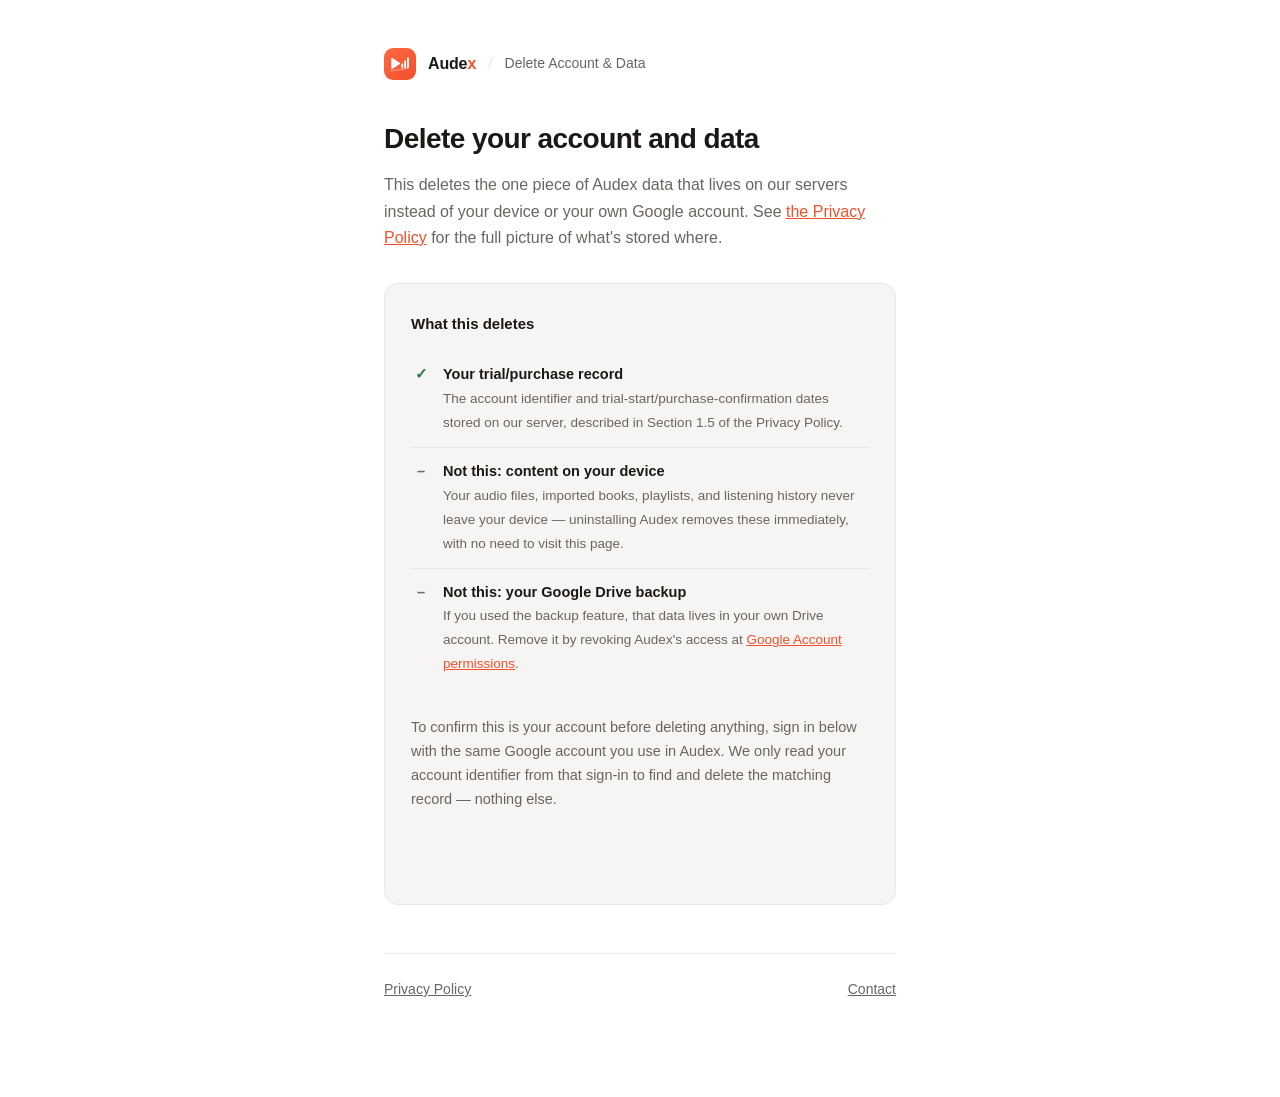
==== delete-account.html @ 441515fc "Add self-service account/data deletion page New delete-account.html: Sign in with Google, then calls" ====
<!doctype html>
<html lang="en">
<head>
<meta charset="utf-8">
<meta name="viewport" content="width=device-width, initial-scale=1">
<title>Audex — Delete Your Account and Data</title>
<meta name="description" content="Delete your Audex trial/purchase record. Sign in with the Google account you used in the app to confirm it's yours, then delete it immediately.">
<link rel="icon" type="image/png" href="icon.png">
<script src="https://accounts.google.com/gsi/client" async defer></script>
<style>
  :root {
    --coral: #F2502C;
    --coral-bright: #FF7A4D;
    --bg: #ffffff;
    --surface: #F7F5F3;
    --surface-2: #F1EDE8;
    --text: #1B1815;
    --text-muted: #6B655F;
    --border: #EAE6E1;
    --danger: #C4351F;
    --danger-surface: #FBEAE6;
    --ok: #1E7A4C;
    --ok-surface: #E8F5EE;
  }
  @media (prefers-color-scheme: dark) {
    :root {
      --coral: #FF5A36;
      --coral-bright: #FF8B63;
      --bg: #14120F;
      --surface: #1E1B17;
      --surface-2: #241F1A;
      --text: #F5F2EE;
      --text-muted: #A8A199;
      --border: #2B2822;
      --danger: #FF8A75;
      --danger-surface: #2A1512;
      --ok: #6FD9A0;
      --ok-surface: #12271C;
    }
  }
  * { box-sizing: border-box; }
  body {
    margin: 0;
    font-family: -apple-system, BlinkMacSystemFont, "Segoe UI", Roboto, Helvetica, Arial, sans-serif;
    background: var(--bg);
    color: var(--text);
    line-height: 1.65;
    -webkit-font-smoothing: antialiased;
  }
  .wrap { max-width: 560px; margin: 0 auto; padding: 48px 24px 96px; }

  .brand { display: flex; align-items: center; gap: 12px; margin-bottom: 36px; }
  .brand img { width: 32px; height: 32px; border-radius: 9px; }
  .brand .word { font-size: 16px; font-weight: 700; letter-spacing: -0.01em; color: var(--text); text-decoration: none; }
  .brand .word .x { color: var(--coral); }
  .brand-sep { color: var(--border); }
  .brand .doc-label { font-size: 14px; color: var(--text-muted); }

  h1 { font-size: 28px; letter-spacing: -0.02em; margin: 0 0 10px; }
  .lede { font-size: 16px; color: var(--text-muted); margin: 0 0 32px; }

  .card {
    background: var(--surface);
    border: 1px solid var(--border);
    border-radius: 14px;
    padding: 28px 26px;
    margin-bottom: 24px;
  }
  .card h2 { font-size: 15px; margin: 0 0 14px; }
  .card p { font-size: 14.5px; color: var(--text-muted); margin: 0 0 20px; }

  #g_id_signin_container { display: flex; justify-content: center; min-height: 44px; }

  .scope-list { list-style: none; padding: 0; margin: 0 0 28px; }
  .scope-list li {
    display: flex; align-items: flex-start; gap: 12px;
    padding: 12px 0; border-bottom: 1px solid var(--border);
    font-size: 14.5px;
  }
  .scope-list li:last-child { border-bottom: none; }
  .scope-list .mark { flex-shrink: 0; width: 20px; text-align: center; font-weight: 700; }
  .scope-list .mark.yes { color: var(--ok); }
  .scope-list .mark.no { color: var(--text-muted); }
  .scope-list b { display: block; }
  .scope-list span.d { color: var(--text-muted); font-size: 13.5px; }

  .state { display: none; }
  .state.active { display: block; }

  .result-box {
    border-radius: 10px;
    padding: 16px 18px;
    font-size: 14.5px;
    margin-top: 4px;
  }
  .result-box.ok { background: var(--ok-surface); color: var(--ok); border: 1px solid var(--ok); }
  .result-box.err { background: var(--danger-surface); color: var(--danger); border: 1px solid var(--danger); }
  .result-box.pending { background: var(--surface-2); color: var(--text-muted); border: 1px solid var(--border); }

  a { color: var(--coral); }
  .back-link { display: inline-block; margin-top: 8px; font-size: 14px; color: var(--text-muted); text-decoration: none; }
  .back-link:hover { color: var(--coral); }

  footer {
    margin-top: 48px;
    padding-top: 24px;
    border-top: 1px solid var(--border);
    font-size: 14px;
    color: var(--text-muted);
    display: flex;
    justify-content: space-between;
    flex-wrap: wrap;
    gap: 12px;
  }
  footer a { color: var(--text-muted); }
  footer a:hover { color: var(--coral); }
</style>
</head>
<body>
<div class="wrap">

  <div class="brand">
    <img src="icon.png" alt="Audex">
    <a class="word" href="index.html">Aude<span class="x">x</span></a>
    <span class="brand-sep">/</span>
    <span class="doc-label">Delete Account &amp; Data</span>
  </div>

  <h1>Delete your account and data</h1>
  <p class="lede">This deletes the one piece of Audex data that lives on our servers instead of your device or your own Google account. See <a href="privacy.html#delete-your-data">the Privacy Policy</a> for the full picture of what's stored where.</p>

  <div class="card">
    <h2>What this deletes</h2>
    <ul class="scope-list">
      <li>
        <span class="mark yes">✓</span>
        <div><b>Your trial/purchase record</b><span class="d">The account identifier and trial-start/purchase-confirmation dates stored on our server, described in Section 1.5 of the Privacy Policy.</span></div>
      </li>
      <li>
        <span class="mark no">–</span>
        <div><b>Not this: content on your device</b><span class="d">Your audio files, imported books, playlists, and listening history never leave your device — uninstalling Audex removes these immediately, with no need to visit this page.</span></div>
      </li>
      <li>
        <span class="mark no">–</span>
        <div><b>Not this: your Google Drive backup</b><span class="d">If you used the backup feature, that data lives in your own Drive account. Remove it by revoking Audex's access at <a href="https://myaccount.google.com/permissions" target="_blank" rel="noopener">Google Account permissions</a>.</span></div>
      </li>
    </ul>
    <p>To confirm this is your account before deleting anything, sign in below with the same Google account you use in Audex. We only read your account identifier from that sign-in to find and delete the matching record — nothing else.</p>

    <div id="state-signin" class="state active">
      <div id="g_id_signin_container">
        <div id="g_id_onload"
             data-client_id="813119710078-3bllksel9t9psid5o5el7fqnvp5omqc4.apps.googleusercontent.com"
             data-callback="handleCredentialResponse"
             data-auto_prompt="false">
        </div>
        <div class="g_id_signin"
             data-type="standard"
             data-size="large"
             data-theme="outline"
             data-text="signin_with"
             data-shape="pill">
        </div>
      </div>
    </div>

    <div id="state-pending" class="state">
      <div class="result-box pending">Confirming your account and deleting the record…</div>
    </div>

    <div id="state-ok" class="state">
      <div class="result-box ok">Done — your trial/purchase record has been deleted. If you reinstall Audex and sign in again, it'll be treated as a new account.</div>
      <a class="back-link" href="index.html">← Back to Audex</a>
    </div>

    <div id="state-err" class="state">
      <div class="result-box err" id="err-text">Something went wrong. Please try again, or email us instead.</div>
      <a class="back-link" href="mailto:audex.support@gmail.com?subject=Delete%20my%20Audex%20data">Email audex.support@gmail.com instead</a>
    </div>
  </div>

  <footer>
    <a href="privacy.html">Privacy Policy</a>
    <a href="mailto:audex.support@gmail.com">Contact</a>
  </footer>
</div>

<script>
  const WORKER_URL = "https://audexplayer.audexplayer.workers.dev/entitlement/delete";

  function showState(id) {
    document.querySelectorAll(".state").forEach(function (el) { el.classList.remove("active"); });
    document.getElementById(id).classList.add("active");
  }

  function handleCredentialResponse(response) {
    showState("state-pending");
    fetch(WORKER_URL, {
      method: "POST",
      headers: { Authorization: "Bearer " + response.credential },
    })
      .then(function (r) { return r.json().then(function (data) { return { ok: r.ok, data: data }; }); })
      .then(function (result) {
        if (result.ok && result.data && result.data.ok) {
          showState("state-ok");
        } else {
          document.getElementById("err-text").textContent =
            (result.data && result.data.error) || "The server couldn't confirm your account. Please try again.";
          showState("state-err");
        }
      })
      .catch(function () {
        document.getElementById("err-text").textContent = "Network error — please check your connection and try again.";
        showState("state-err");
      });
  }
</script>
</body>
</html>
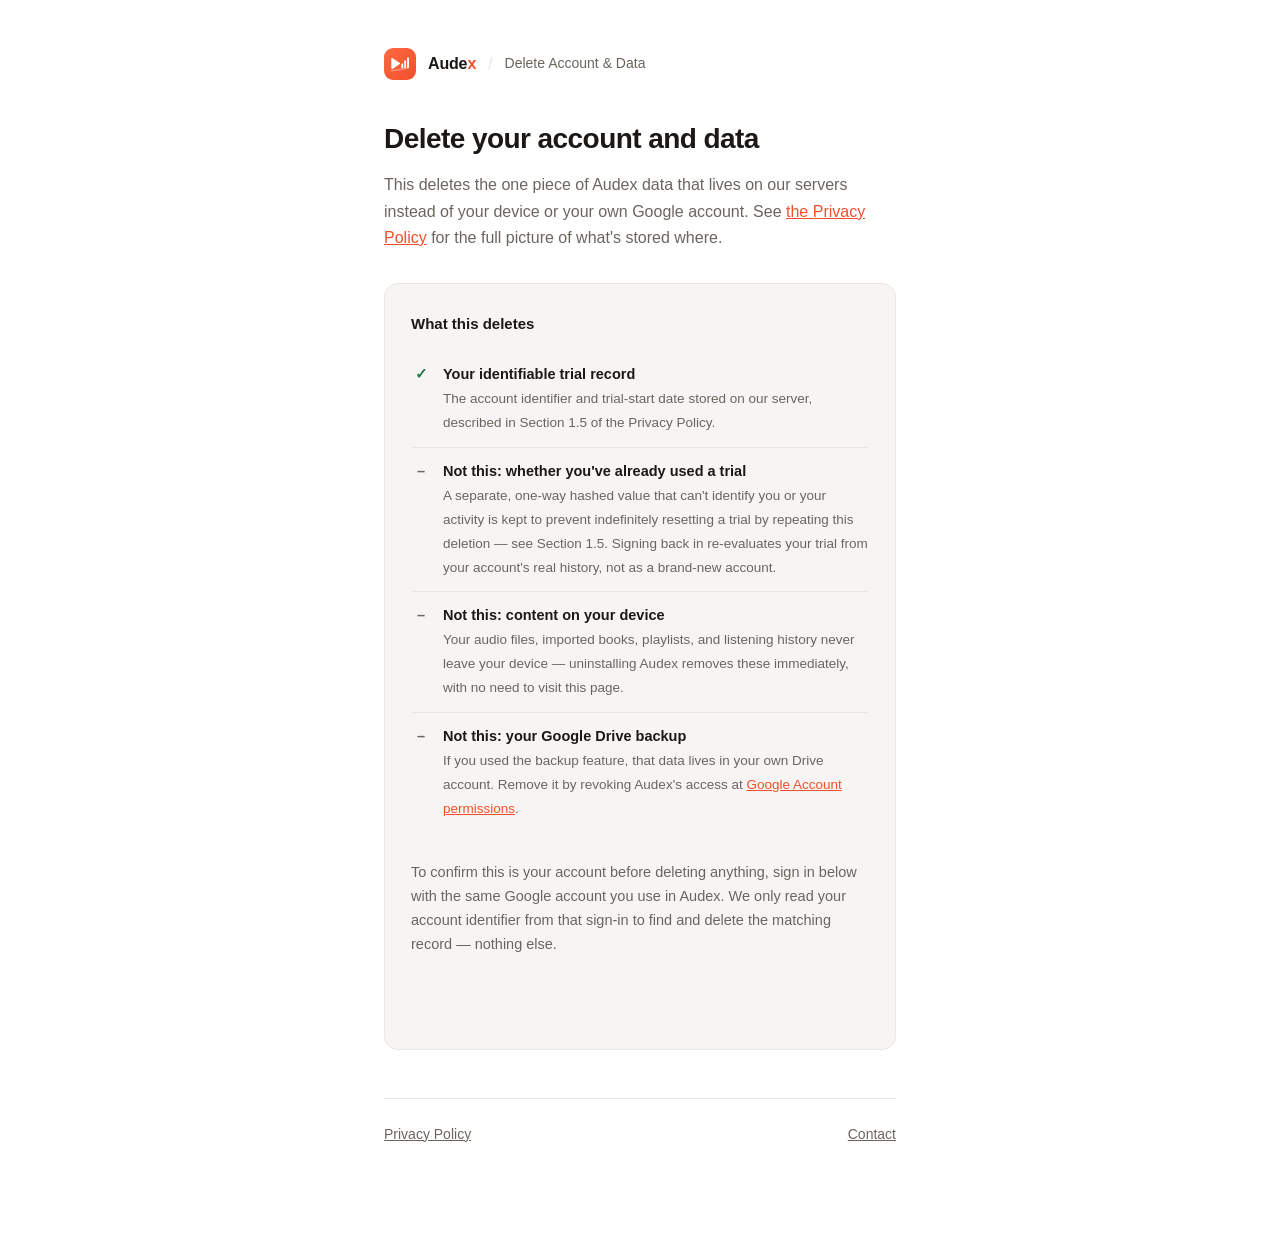
==== commit 68475348: "Disclose the new pseudonymous trial-abuse-prevention record Closes a real gap: deleting the identifi" ====
--- a/delete-account.html
+++ b/delete-account.html
@@ -134,7 +134,11 @@
     <ul class="scope-list">
       <li>
         <span class="mark yes">✓</span>
-        <div><b>Your trial/purchase record</b><span class="d">The account identifier and trial-start/purchase-confirmation dates stored on our server, described in Section 1.5 of the Privacy Policy.</span></div>
+        <div><b>Your identifiable trial record</b><span class="d">The account identifier and trial-start date stored on our server, described in Section 1.5 of the Privacy Policy.</span></div>
+      </li>
+      <li>
+        <span class="mark no">–</span>
+        <div><b>Not this: whether you've already used a trial</b><span class="d">A separate, one-way hashed value that can't identify you or your activity is kept to prevent indefinitely resetting a trial by repeating this deletion — see Section 1.5. Signing back in re-evaluates your trial from your account's real history, not as a brand-new account.</span></div>
       </li>
       <li>
         <span class="mark no">–</span>
@@ -169,7 +173,7 @@
     </div>
 
     <div id="state-ok" class="state">
-      <div class="result-box ok">Done — your trial/purchase record has been deleted. If you reinstall Audex and sign in again, it'll be treated as a new account.</div>
+      <div class="result-box ok">Done — your account identifier and trial-start date have been deleted from our servers. If you sign in again, your trial or purchase status will be re-evaluated from your account's real history, not treated as a brand-new account.</div>
       <a class="back-link" href="index.html">← Back to Audex</a>
     </div>
 
